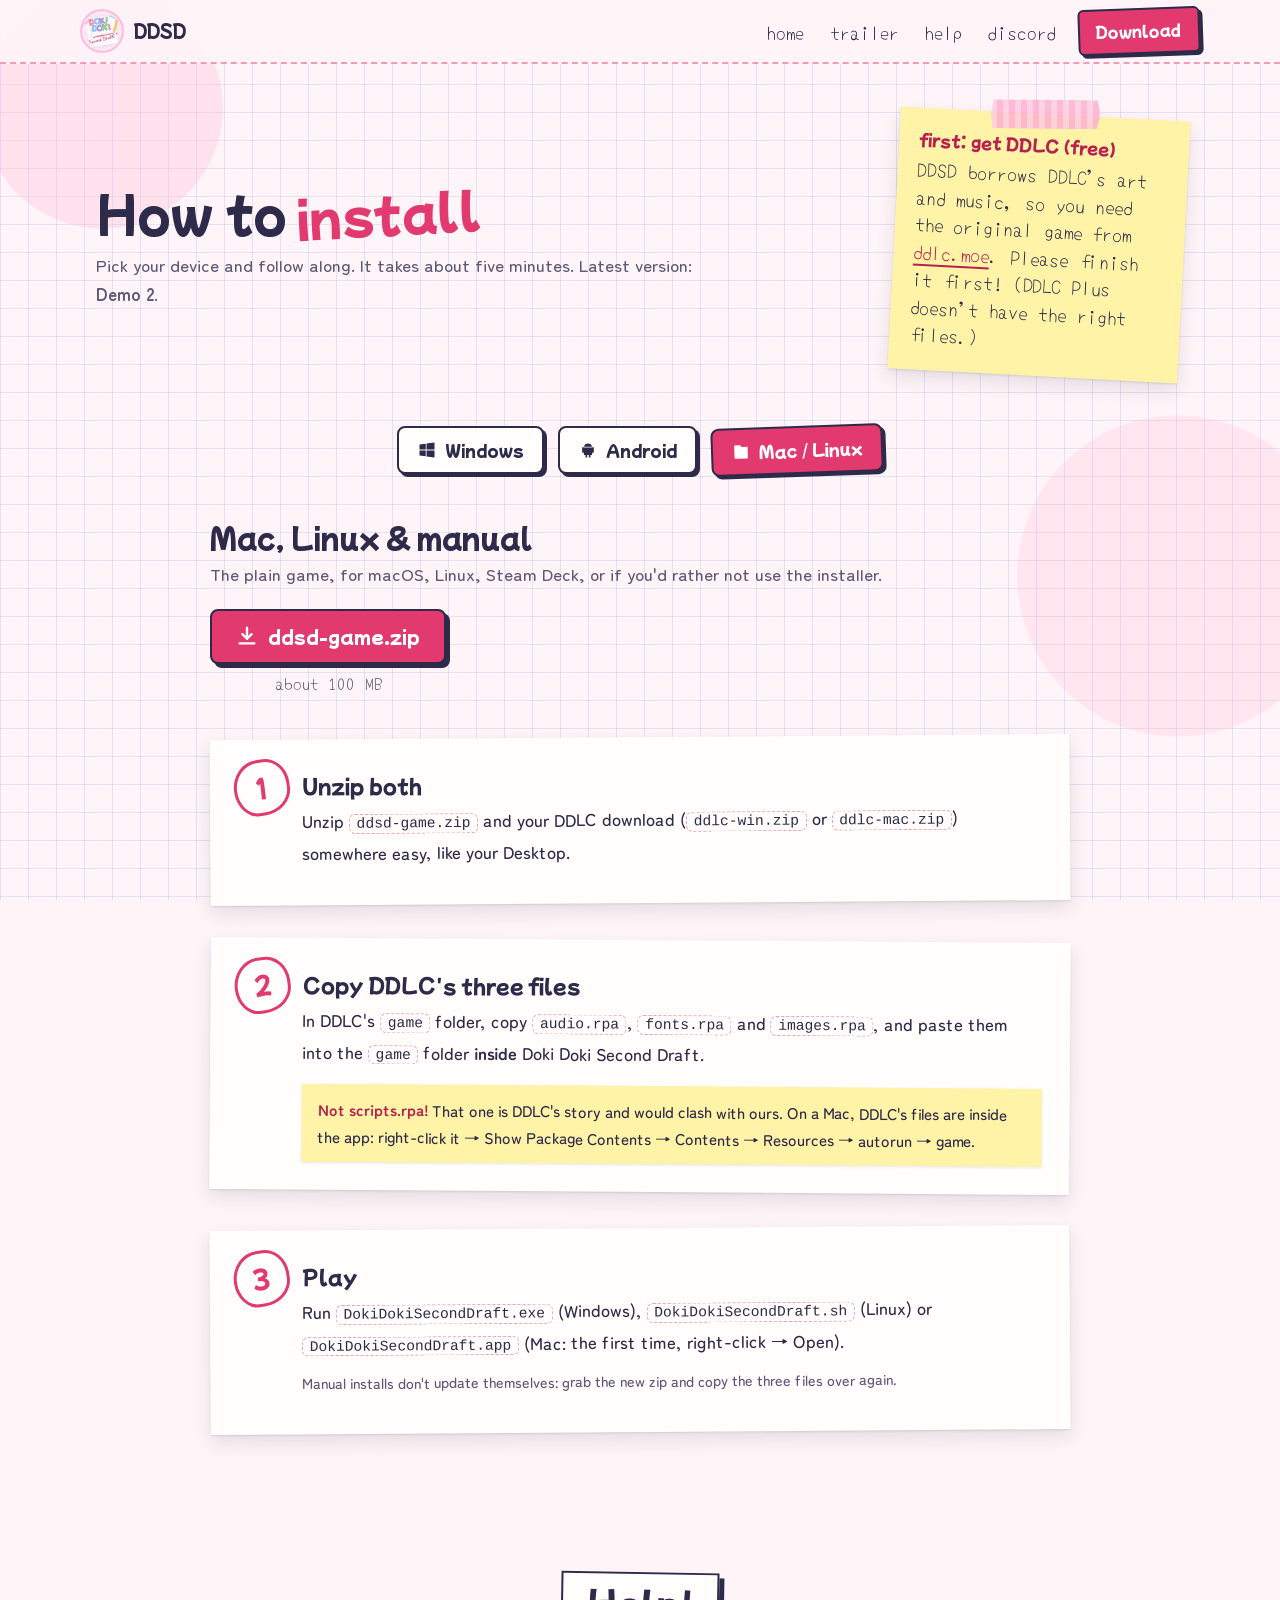
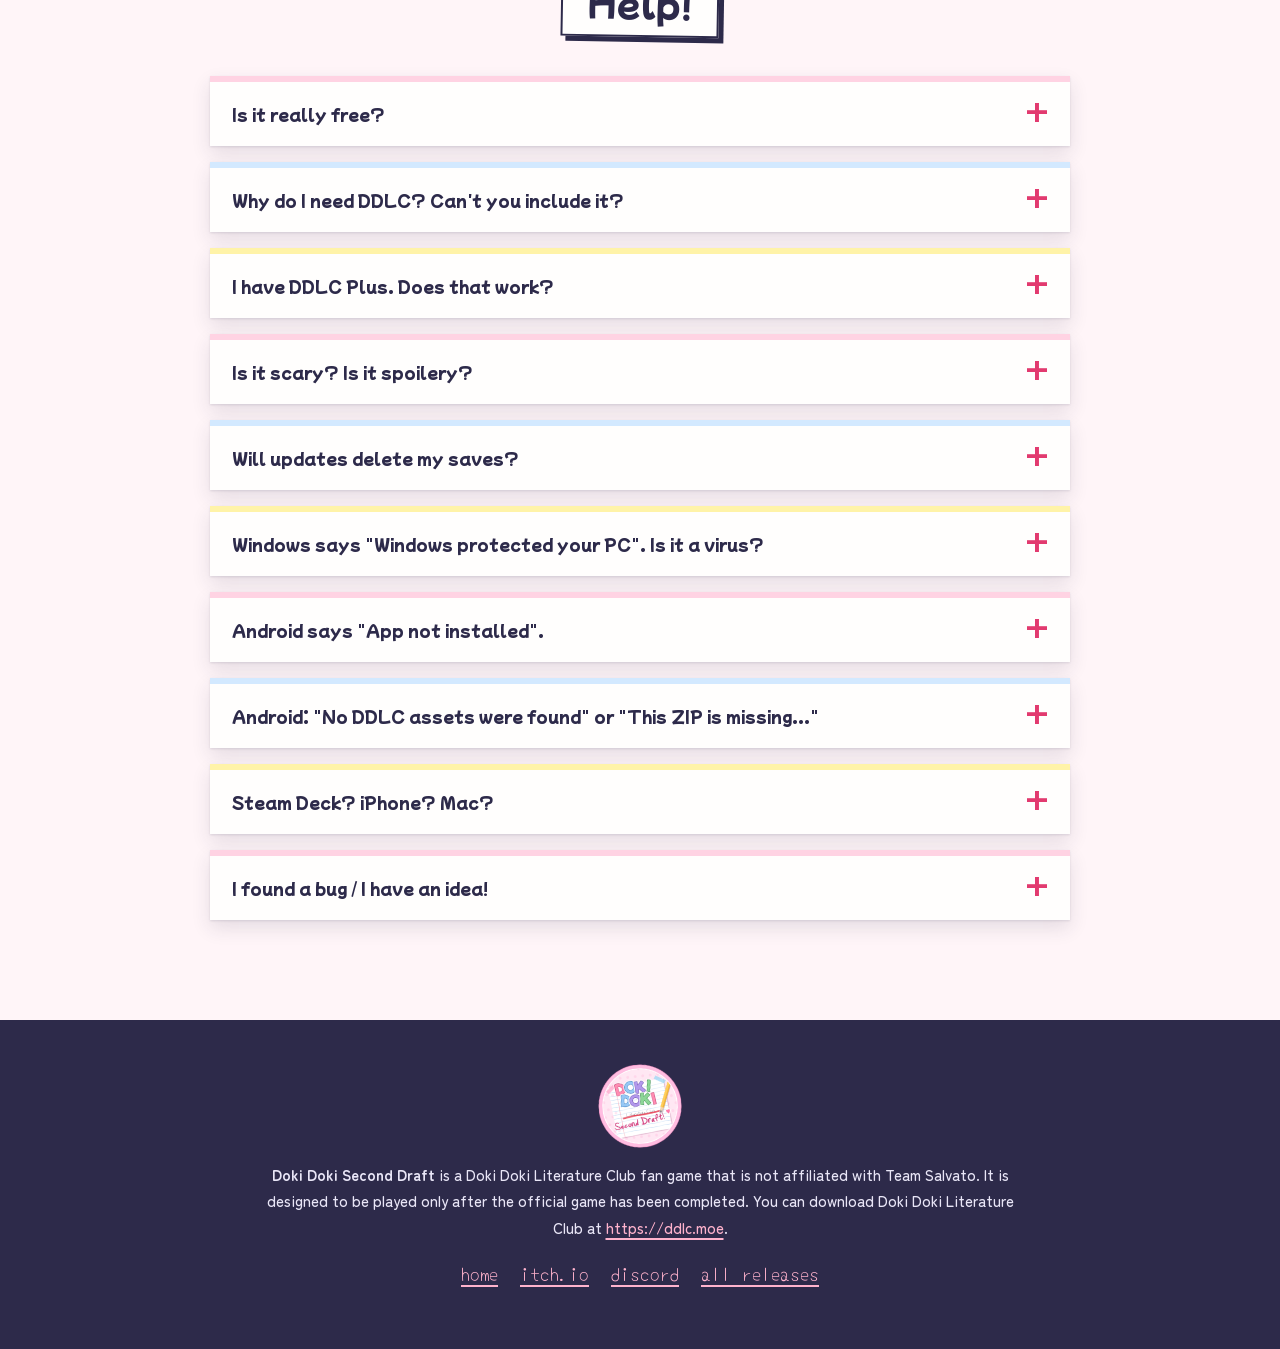
==== install.html @ d82800b5 "Redesign site as the club's scrapbook; add install guides New look (Mochiy Pop One, Zen Maru Gothic," ====
<!doctype html>
<html lang="en">
<head>
  <meta charset="utf-8">
  <meta name="viewport" content="width=device-width, initial-scale=1">
  <title>Install · Doki Doki Second Draft</title>
  <meta name="description" content="How to install Doki Doki Second Draft on Windows, Android, Mac and Linux, step by step with real screenshots.">
  <meta property="og:title" content="Install Doki Doki Second Draft">
  <meta property="og:description" content="Windows installer, Android APK and a step-by-step guide. Free, needs the original DDLC (also free).">
  <meta property="og:image" content="https://aoi-doki.github.io/ddsd/assets/banner.jpg">
  <meta name="theme-color" content="#e23a6f">
  <link rel="icon" href="assets/favicon.png">
  <link rel="preconnect" href="https://fonts.googleapis.com">
  <link rel="preconnect" href="https://fonts.gstatic.com" crossorigin>
  <link href="https://fonts.googleapis.com/css2?family=Mochiy+Pop+One&family=Yomogi&family=Zen+Maru+Gothic:wght@500;700&display=swap" rel="stylesheet">
  <link rel="stylesheet" href="style.css">
</head>
<body>
<a class="skip" href="#main">Skip to content</a>

<nav class="nav" aria-label="Main">
  <a class="nav-logo" href="index.html"><img src="assets/logo.png" alt=""><span>DDSD</span></a>
  <button class="nav-toggle" aria-label="Menu" aria-expanded="false" aria-controls="nav-links">☰</button>
  <div class="nav-links" id="nav-links">
    <a href="index.html">home</a>
    <a href="index.html#watch">trailer</a>
    <a href="#faq">help</a>
    <a href="https://discord.gg/FV4pHRJVMU" target="_blank" rel="noopener">discord</a>
    <a class="nav-cta" href="install.html" aria-current="page">Download</a>
  </div>
</nav>

<main id="main">
<header class="page-head">
  <div>
    <h1>How to <span class="two">install</span></h1>
    <p>Pick your device and follow along. It takes about five minutes. <span id="rel-line">Latest version: <b>Demo 2</b>.</span></p>
  </div>
  <div class="sticky yellow" style="transform:rotate(3deg)"><span class="tape top"></span><b>first: get DDLC (free)</b>
    DDSD borrows DDLC's art and music, so you need the original game from <a href="https://ddlc.moe" target="_blank" rel="noopener">ddlc.moe</a>.
    Please finish it first! (DDLC Plus doesn't have the right files.)</div>
</header>

<div class="platform-tabs" role="tablist" aria-label="Your device">
  <button class="tab" role="tab" id="tab-windows" aria-controls="windows" aria-selected="true">
    <svg viewBox="0 0 24 24"><path d="M3 5.5 10.5 4.4v7.1H3zM11.5 4.3 21 3v8.5h-9.5zM3 12.5h7.5v7.1L3 18.5zM11.5 12.5H21V21l-9.5-1.3z"/></svg>Windows</button>
  <button class="tab" role="tab" id="tab-android" aria-controls="android" aria-selected="false">
    <svg viewBox="0 0 24 24"><path d="M7 9h10v8a1 1 0 0 1-1 1h-1v3h-2v-3h-2v3H9v-3H8a1 1 0 0 1-1-1zM5 9.5a1 1 0 0 1 2 0v5a1 1 0 0 1-2 0zM17 9.5a1 1 0 0 1 2 0v5a1 1 0 0 1-2 0zM7.2 8a4.9 4.9 0 0 1 9.6 0z"/></svg>Android</button>
  <button class="tab" role="tab" id="tab-manual" aria-controls="manual" aria-selected="false">
    <svg viewBox="0 0 24 24"><path d="M4 4h7l2 2h7v13a1 1 0 0 1-1 1H5a1 1 0 0 1-1-1z"/></svg>Mac / Linux</button>
</div>

<section class="section" style="padding-top:10px">

  <!-- ============================================================ WINDOWS -->
  <div class="panel narrow" id="windows" role="tabpanel" aria-labelledby="tab-windows">
    <div class="panel-head">
      <div><h2>Windows</h2><p>Windows 10 or 11. The installer sets everything up and keeps the game updated.</p></div>
      <div>
        <a class="btn btn-red" data-file="DDSD-Setup.exe" href="https://github.com/Aoi-doki/ddsd-releases/releases/latest/download/DDSD-Setup.exe">
          <svg viewBox="0 0 24 24" fill="none" stroke="currentColor" stroke-width="2.6" stroke-linecap="round" stroke-linejoin="round"><path d="M12 3v12m0 0-5-5m5 5 5-5M4 20h16"/></svg>DDSD-Setup.exe</a>
        <p class="file-meta" data-meta="DDSD-Setup.exe">tiny! the game downloads inside it</p>
      </div>
    </div>
    <ol class="steps">
      <li class="step reveal">
        <h3>Get DDLC</h3>
        <p>Download <b>Doki Doki Literature Club!</b> from <a href="https://ddlc.moe" target="_blank" rel="noopener">ddlc.moe</a> and leave
          <code>ddlc-win.zip</code> in your <b>Downloads</b> folder. (Got the original DDLC on Steam? That works too.) The installer finds it by itself.</p>
      </li>
      <li class="step reveal">
        <h3>Run DDSD-Setup.exe</h3>
        <p>Your browser might say the file "isn't commonly downloaded": choose <b>Keep</b>.</p>
        <p>Then Windows might show a blue <b>"Windows protected your PC"</b> box. That's because DDSD is a small fan project and doesn't pay for a code-signing certificate.
          Click <b>More info</b>, then <b>Run anyway</b>.</p>
        <div class="tip"><b>Is it safe?</b> It only installs into your own user folder (<code>%LOCALAPPDATA%\DDSD</code>), never asks for admin rights, and checks every download before using it.</div>
      </li>
      <li class="step reveal">
        <h3>Press Install</h3>
        <p>The launcher opens and puts a shortcut on your Desktop and Start menu. Press <b>Install</b>: it downloads the game (about 100 MB) and copies in DDLC's files.</p>
        <div class="shots-row"><figure class="phone-shot wide"><img src="assets/install/launcher_install.png" alt="The DDSD launcher, ready to install" loading="lazy"><figcaption>the launcher, before installing</figcaption></figure></div>
        <div class="tip"><b>"DDSD needs DDLC's files"?</b> Press <b>Locate DDLC</b> and pick your <code>ddlc-win.zip</code> or your DDLC folder.</div>
      </li>
      <li class="step reveal">
        <h3>Play!</h3>
        <p>When it says <b>Ready to play</b>, press <b>Play</b>. Next time, open <b>Doki Doki Second Draft</b> from your Desktop or Start menu.</p>
        <div class="shots-row"><figure class="phone-shot wide"><img src="assets/install/launcher_ready.png" alt="The DDSD launcher, ready to play" loading="lazy"><figcaption>installed and ready</figcaption></figure></div>
      </li>
    </ol>
    <div class="after">
      <div class="paper reveal" style="--rot:-.5deg"><span class="tape top mint"></span>
        <h3>Updates</h3>
        <p>Always start the game from the DDSD shortcut. When there's a new version the launcher shows <b>Update</b>: one click, and your saves and DDLC's files stay put. The launcher updates itself too.</p>
        <h3>Uninstalling</h3>
        <p>Settings → Apps → Installed apps → <b>Doki Doki Second Draft</b> → Uninstall. Your saves stay in <code>%APPDATA%\RenPy</code> in case you come back.</p>
      </div>
    </div>
  </div>

  <!-- ============================================================ ANDROID -->
  <div class="panel narrow" id="android" role="tabpanel" aria-labelledby="tab-android" hidden>
    <div class="panel-head">
      <div><h2>Android</h2><p>Android 5 or newer. You need about 600 MB free while you set it up. Do every step on the phone itself.</p></div>
      <div>
        <a class="btn btn-red" data-file="DDSD.apk" href="https://github.com/Aoi-doki/ddsd-releases/releases/latest/download/DDSD.apk">
          <svg viewBox="0 0 24 24" fill="none" stroke="currentColor" stroke-width="2.6" stroke-linecap="round" stroke-linejoin="round"><path d="M12 3v12m0 0-5-5m5 5 5-5M4 20h16"/></svg>DDSD.apk</a>
        <p class="file-meta" data-meta="DDSD.apk">about 70 MB</p>
      </div>
    </div>
    <p class="small center" style="margin:-16px 0 34px">All screenshots are from a real phone (a Pixel 3a). Yours may look a little different.</p>
    <ol class="steps">
      <li class="step reveal">
        <h3>Download DDLC (the PC version)</h3>
        <p>Open <a href="https://teamsalvato.itch.io/ddlc" target="_blank" rel="noopener">DDLC's itch.io page</a> (it's where ddlc.moe sends you) and tap <b>Download Now</b>.
          Tap <b>No thanks, just take me to the downloads</b>, then the <b>Download</b> button under <b>DDLC (Windows)</b>.</p>
        <div class="shots-row">
          <figure class="phone-shot tall"><img src="assets/install/a1_itch.jpg" alt="DDLC's itch.io page with the Download Now button" loading="lazy"><figcaption>tap Download Now</figcaption></figure>
          <figure class="phone-shot tall"><img src="assets/install/a2_nothanks.jpg" alt="The pay-what-you-want box with the No thanks link" loading="lazy"><figcaption>it's free: tap "No thanks..."</figcaption></figure>
          <figure class="phone-shot tall"><img src="assets/install/a3_downloads.jpg" alt="The downloads page with DDLC (Windows)" loading="lazy"><figcaption>download DDLC (Windows)</figcaption></figure>
        </div>
        <div class="tip"><b>Yes, the Windows one, on a phone.</b> You get <code>ddlc-win.zip</code> (about 230 MB). Don't unzip it: DDSD reads it directly, and only takes the art and music out.</div>
      </li>
      <li class="step reveal">
        <h3>Download DDSD.apk and open it</h3>
        <p>Tap the red <b>DDSD.apk</b> button above (if your browser warns you, tap <b>Download anyway</b>). Then open it from your notifications or your Files app.</p>
        <div class="shots-row">
          <figure class="phone-shot tall"><img src="assets/install/a4_files.jpg" alt="DDSD.apk in the Files app" loading="lazy"><figcaption>tap DDSD.apk</figcaption></figure>
        </div>
        <div class="tip"><b>The first time,</b> Android says it isn't allowed to install apps from there. Tap <b>Settings</b>, switch on <b>Allow from this source</b>, and go back.</div>
      </li>
      <li class="step reveal">
        <h3>Get past Play Protect</h3>
        <p>Google doesn't know DDSD (it's not on the Play Store: Team Salvato's rules don't allow fan games there), so it suggests a scan.
          Tap <b>More details</b>, then <b>Install without scanning</b>. Your phone may ask for your fingerprint or PIN to confirm.</p>
        <div class="shots-row">
          <figure class="phone-shot tall"><img src="assets/install/a5_playprotect.jpg" alt="Play Protect: App scan recommended" loading="lazy"><figcaption>tap More details</figcaption></figure>
          <figure class="phone-shot tall"><img src="assets/install/a6_details.jpg" alt="Play Protect details with Install without scanning" loading="lazy"><figcaption>then Install without scanning</figcaption></figure>
          <figure class="phone-shot tall"><img src="assets/install/a7_installed.jpg" alt="App installed" loading="lazy"><figcaption>done! tap Open</figcaption></figure>
        </div>
      </li>
      <li class="step reveal">
        <h3>Tap PC, then pick ddlc-win.zip</h3>
        <p>The first time DDSD opens, it asks for DDLC's files. Tap <b>PC</b> (you downloaded the PC version in step 1; ignore the "select Android if unsure" line).
          Then pick <code>ddlc-win.zip</code>. Tap the search icon and type <b>ddlc</b> if you can't see it.</p>
        <div class="shots-row">
          <figure class="phone-shot wide"><img src="assets/install/a8_setup.jpg" alt="DDSD's first-launch screen with PC, Android and Quit" loading="lazy"><figcaption>tap PC</figcaption></figure>
          <figure class="phone-shot tall"><img src="assets/install/a9_picker.jpg" alt="The file picker showing ddlc-win.zip" loading="lazy"><figcaption>tap ddlc-win.zip</figcaption></figure>
        </div>
      </li>
      <li class="step reveal">
        <h3>Wait a minute, then play!</h3>
        <p>DDSD copies the art and music out of the zip, restarts by itself, and you're in. You can delete <code>ddlc-win.zip</code> afterwards to free up space.</p>
        <div class="shots-row">
          <figure class="phone-shot wide"><img src="assets/install/a10_extract.jpg" alt="Extracting images.rpa" loading="lazy"><figcaption>"Extracting images.rpa..."</figcaption></figure>
          <figure class="phone-shot wide"><img src="assets/install/a11_menu.jpg" alt="The DDSD main menu on the phone" loading="lazy"><figcaption>welcome to the club ♥</figcaption></figure>
        </div>
        <div class="tip"><b>Good to know:</b> the very first start takes about 20 seconds. Black bars at the sides are normal on long phones (the game is 16:9). Tap the bottom of the screen for History, Skip, Auto, Save and Load.</div>
      </li>
    </ol>
    <div class="after">
      <div class="paper reveal" style="--rot:.5deg"><span class="tape top mint"></span>
        <h3>Updates happen inside the app</h3>
        <p>When a new version comes out, an <b>Update available</b> button appears at the top right of the main menu. Tap it, tap <b>Update</b>, and Android installs it over the old one.
          Your saves and DDLC's files stay, so you don't need the zip again.</p>
        <div class="shots-row" style="margin-bottom:34px">
          <figure class="phone-shot wide"><img src="assets/install/a12_update_button.jpg" alt="The Update available button on the main menu" loading="lazy"><figcaption>the button (example)</figcaption></figure>
          <figure class="phone-shot wide"><img src="assets/install/a13_update_prompt.jpg" alt="The update box with Update and Later" loading="lazy"><figcaption>tap Update</figcaption></figure>
        </div>
        <p>The first time, Android asks to let DDSD install apps (same as step 2), and Play Protect might show up again (same as step 3).</p>
      </div>
    </div>
  </div>

  <!-- ============================================================ MANUAL -->
  <div class="panel narrow" id="manual" role="tabpanel" aria-labelledby="tab-manual" hidden>
    <div class="panel-head">
      <div><h2>Mac, Linux &amp; manual</h2><p>The plain game, for macOS, Linux, Steam Deck, or if you'd rather not use the installer.</p></div>
      <div>
        <a class="btn btn-red" data-file="ddsd-game.zip" href="https://github.com/Aoi-doki/ddsd-releases/releases/latest/download/ddsd-game.zip">
          <svg viewBox="0 0 24 24" fill="none" stroke="currentColor" stroke-width="2.6" stroke-linecap="round" stroke-linejoin="round"><path d="M12 3v12m0 0-5-5m5 5 5-5M4 20h16"/></svg>ddsd-game.zip</a>
        <p class="file-meta" data-meta="ddsd-game.zip">about 100 MB</p>
      </div>
    </div>
    <ol class="steps">
      <li class="step reveal"><h3>Unzip both</h3>
        <p>Unzip <code>ddsd-game.zip</code> and your DDLC download (<code>ddlc-win.zip</code> or <code>ddlc-mac.zip</code>) somewhere easy, like your Desktop.</p></li>
      <li class="step reveal"><h3>Copy DDLC's three files</h3>
        <p>In DDLC's <code>game</code> folder, copy <code>audio.rpa</code>, <code>fonts.rpa</code> and <code>images.rpa</code>, and paste them into the <code>game</code> folder <b>inside</b> Doki Doki Second Draft.</p>
        <div class="tip"><b>Not scripts.rpa!</b> That one is DDLC's story and would clash with ours. On a Mac, DDLC's files are inside the app: right-click it → Show Package Contents → Contents → Resources → autorun → game.</div></li>
      <li class="step reveal"><h3>Play</h3>
        <p>Run <code>DokiDokiSecondDraft.exe</code> (Windows), <code>DokiDokiSecondDraft.sh</code> (Linux) or <code>DokiDokiSecondDraft.app</code> (Mac: the first time, right-click → Open).</p>
        <p class="small">Manual installs don't update themselves: grab the new zip and copy the three files over again.</p></li>
    </ol>
  </div>
</section>

<!-- ============================================================ FAQ -->
<section id="faq" class="section" aria-labelledby="faq-title">
  <h2 class="title" id="faq-title" style="--tr:1deg">Help!</h2>
  <div class="faq">
    <details><summary>Is it really free?</summary>
      <p>Yes, always. Team Salvato's guidelines don't allow selling fan games, and we wouldn't anyway.</p></details>
    <details><summary>Why do I need DDLC? Can't you include it?</summary>
      <p>The characters, art and music belong to Team Salvato. Their guidelines say fan games have to take them from the player's own copy of DDLC, so we can't include it or download it for you. The original DDLC is free at <a href="https://ddlc.moe" target="_blank" rel="noopener">ddlc.moe</a>.</p></details>
    <details><summary>I have DDLC Plus. Does that work?</summary>
      <p>Not on its own: DDLC Plus doesn't have <code>audio.rpa</code>, <code>fonts.rpa</code> and <code>images.rpa</code>. The original DDLC is still free, so grab it from <a href="https://ddlc.moe" target="_blank" rel="noopener">ddlc.moe</a>.</p></details>
    <details><summary>Is it scary? Is it spoilery?</summary>
      <p>Not scary at all: no jump scares, glitches or fourth-wall stuff. It's a wholesome romance with a teen cast (hand-holding, confessions, a few sweet kisses). It does assume you've finished DDLC, so it spoils the original.</p></details>
    <details><summary>Will updates delete my saves?</summary>
      <p>Never. On Windows saves live in <code>%APPDATA%\RenPy</code> (and the game folder). On Android they stay inside the app until you uninstall it.</p></details>
    <details><summary>Windows says "Windows protected your PC". Is it a virus?</summary>
      <p>No. Windows says that about any program without a paid code-signing certificate, which small fan projects usually don't have. Click <b>More info → Run anyway</b>.</p></details>
    <details><summary>Android says "App not installed".</summary>
      <ul>
        <li>Make sure the download finished (about 70 MB) and try again.</li>
        <li>If you installed a DDSD APK from somewhere else before, uninstall that one first.</li>
        <li>Check you have about 600 MB free.</li>
      </ul></details>
    <details><summary>Android: "No DDLC assets were found" or "This ZIP is missing..."</summary>
      <p>You probably tapped <b>Android</b> instead of <b>PC</b>, or picked another file. Open DDSD again, tap <b>PC</b>, and pick <code>ddlc-win.zip</code>.</p></details>
    <details><summary>Steam Deck? iPhone? Mac?</summary>
      <p>Steam Deck and Mac: yes, with the manual install. iPhone and iPad: no, sorry, there's no way to install fan games there.</p></details>
    <details><summary>I found a bug / I have an idea!</summary>
      <p>Tell us on <a href="https://discord.gg/FV4pHRJVMU" target="_blank" rel="noopener">Discord</a> in #bug-reports or #suggestions. Screenshots help a lot.</p></details>
  </div>
</section>
</main>

<footer class="footer">
  <div class="wrap">
    <img src="assets/logo.png" alt="" class="footer-logo">
    <p><b>Doki Doki Second Draft</b> is a Doki Doki Literature Club fan game that is not affiliated with Team Salvato.
      It is designed to be played only after the official game has been completed. You can download Doki Doki Literature Club at
      <a href="https://ddlc.moe" target="_blank" rel="noopener">https://ddlc.moe</a>.</p>
    <p class="footer-links">
      <a href="index.html">home</a>
      <a href="https://needy-aoi.itch.io/doki-doki-second-draft" target="_blank" rel="noopener">itch.io</a>
      <a href="https://discord.gg/FV4pHRJVMU" target="_blank" rel="noopener">discord</a>
      <a href="https://github.com/Aoi-doki/ddsd-releases/releases" target="_blank" rel="noopener">all releases</a>
    </p>
  </div>
</footer>

<script src="script.js"></script>
</body>
</html>
---- style.css ----
/* Doki Doki Second Draft website: the club's scrapbook.
   Pink school-notebook paper, washi tape, taped polaroids, pushpins, sticky notes, red-pen marks and a highlighter.
   Fonts: Mochiy Pop One (chunky pop titles, close to DDLC's Riffic), Zen Maru Gothic (round school text),
   Yomogi (pencil handwriting). Shared by index.html and install.html. */

:root {
  --paper: #fff5f8;          /* sakura notebook paper (dominant) */
  --white: #fffefd;
  --ink: #2d2a4a;            /* navy ink */
  --ink-soft: #5d5877;
  --red: #e23a6f;            /* club red: the sharp accent */
  --red-dark: #b8204f;
  --grid: rgba(122, 156, 214, .22);
  --margin: #f29ab8;
  --hi: #fff27a;             /* highlighter */
  --tape-pink: rgba(255, 170, 205, .78);
  --tape-blue: rgba(160, 205, 240, .78);
  --tape-mint: rgba(170, 230, 200, .8);
  --note-yellow: #fff3a8;
  --note-pink: #ffd3e3;
  --note-blue: #d3e9ff;
  --sayori: #3d86c6; --natsuki: #d94a8a; --yuri: #7c52bd; --monika: #2f8a4c;
  --pop: "Mochiy Pop One", "Zen Maru Gothic", sans-serif;
  --body: "Zen Maru Gothic", "Hiragino Maru Gothic ProN", sans-serif;
  --hand: "Yomogi", "Zen Maru Gothic", cursive;
  --max: 1120px;
  --lift: 0 1px 2px rgba(45, 42, 74, .12), 0 8px 18px rgba(45, 42, 74, .12);
  --lift-big: 0 2px 4px rgba(45, 42, 74, .12), 0 18px 40px rgba(45, 42, 74, .18);
}

* { box-sizing: border-box; }
html { scroll-behavior: smooth; scroll-padding-top: 80px; }
body {
  margin: 0;
  font-family: var(--body);
  font-weight: 500;
  font-size: 17px;
  line-height: 1.75;
  color: var(--ink);
  background-color: var(--paper);
  /* graph-paper notebook, with a few soft sakura blots */
  background-image:
    radial-gradient(circle at 8% 12%, rgba(255, 190, 215, .35) 0 120px, transparent 121px),
    radial-gradient(circle at 92% 64%, rgba(255, 190, 215, .28) 0 160px, transparent 161px),
    linear-gradient(var(--grid) 1px, transparent 1px),
    linear-gradient(90deg, var(--grid) 1px, transparent 1px);
  background-size: auto, auto, 28px 28px, 28px 28px;
  background-attachment: fixed;
  -webkit-font-smoothing: antialiased;
}
img { max-width: 100%; display: block; }
a { color: var(--red-dark); text-decoration-thickness: 2px; text-underline-offset: 4px; }
a:hover { color: var(--red); }
h1, h2, h3 { font-family: var(--pop); font-weight: 400; line-height: 1.25; margin: 0 0 .4em; color: var(--ink); }
p { margin: 0 0 1em; }
code { font-family: ui-monospace, "Cascadia Code", Consolas, monospace; font-size: .86em; background: var(--white);
       border: 1.5px dashed var(--margin); padding: .05em .45em; border-radius: 6px; white-space: nowrap; }
.skip { position: absolute; left: -999px; top: 8px; background: #fff; padding: 8px 14px; z-index: 100; }
.skip:focus { left: 8px; }
:focus-visible { outline: 3px dashed var(--red); outline-offset: 4px; }
mark { background: linear-gradient(100deg, transparent 2%, var(--hi) 3% 96%, transparent 97%) 0 60% / 100% 62% no-repeat;
       color: inherit; padding: 0 .1em; }
.small { font-size: 14.5px; color: var(--ink-soft); }
.center { text-align: center; }

/* ------------------------------------------------------------------ washi tape + pins (reusable) */
.tape { position: absolute; width: 110px; height: 30px; background-color: var(--tape-pink); z-index: 3;
        background-image: repeating-linear-gradient(90deg, rgba(255, 255, 255, .35) 0 6px, transparent 6px 12px);
        clip-path: polygon(3% 0, 97% 4%, 100% 50%, 96% 100%, 2% 96%, 0 50%); }
.tape.blue { background-color: var(--tape-blue); }
.tape.mint { background-color: var(--tape-mint); }
.tape.tl { top: -10px; left: -28px; transform: rotate(-38deg); }
.tape.tr { top: -10px; right: -28px; transform: rotate(36deg); }
.tape.top { top: -15px; left: 50%; margin-left: -55px; transform: rotate(-3deg); }
.pin { position: absolute; top: -9px; left: 50%; width: 20px; height: 20px; margin-left: -10px; border-radius: 50%; z-index: 3;
       background: radial-gradient(circle at 35% 30%, #fff 0 2px, var(--pc, var(--red)) 3px); box-shadow: 1px 3px 4px rgba(0, 0, 0, .3); }

/* ------------------------------------------------------------------ nav */
.nav {
  position: sticky; top: 0; z-index: 50;
  display: flex; align-items: center; gap: 12px;
  padding: 8px max(16px, calc((100% - var(--max)) / 2));
  background: rgba(255, 245, 248, .92);
  backdrop-filter: blur(10px); -webkit-backdrop-filter: blur(10px);
  border-bottom: 2px dashed var(--margin);
}
.nav-logo { display: flex; align-items: center; gap: 10px; text-decoration: none; font-family: var(--pop); color: var(--ink); font-size: 17px; }
.nav-logo img { width: 44px; height: 44px; transform: rotate(-6deg); transition: transform .3s; }
.nav-logo:hover img { transform: rotate(6deg) scale(1.08); }
.nav-links { display: flex; align-items: center; gap: 2px; margin-left: auto; }
.nav-links a { font-family: var(--hand); font-size: 19px; color: var(--ink); text-decoration: none; padding: 4px 12px; }
.nav-links a:hover, .nav-links a[aria-current="page"] { background: linear-gradient(transparent 55%, var(--hi) 55% 90%, transparent 90%); }
.nav-links .nav-cta { font-family: var(--pop); font-size: 15px; background: var(--red); color: #fff; padding: 8px 16px; margin-left: 8px;
                      border: 2px solid var(--ink); border-radius: 6px; transform: rotate(-2deg); box-shadow: 3px 3px 0 var(--ink); }
.nav-links .nav-cta:hover { background: var(--red-dark); color: #fff; transform: rotate(0); }
.nav-links .nav-cta[aria-current] { background: var(--red); }
.nav-toggle { display: none; margin-left: auto; background: var(--white); border: 2px solid var(--ink); border-radius: 6px; width: 46px; height: 42px;
              font-size: 20px; color: var(--ink); cursor: pointer; box-shadow: 2px 2px 0 var(--ink); }

/* ------------------------------------------------------------------ buttons: stamped tickets */
.btn {
  position: relative; display: inline-flex; align-items: center; justify-content: center; gap: 10px;
  font-family: var(--pop); font-size: 18px; text-decoration: none; line-height: 1.25;
  padding: 14px 24px; border: 2.5px solid var(--ink); border-radius: 8px; cursor: pointer;
  background: var(--white); color: var(--ink); box-shadow: 4px 4px 0 var(--ink);
  transition: transform .12s ease, box-shadow .12s ease;
}
.btn:hover { transform: translate(-2px, -2px); box-shadow: 6px 6px 0 var(--ink); color: var(--ink); }
.btn:active { transform: translate(2px, 2px); box-shadow: 1px 1px 0 var(--ink); }
.btn svg { width: 22px; height: 22px; flex: none; }
.btn-red { background: var(--red); color: #fff; }
.btn-red:hover { color: #fff; background: #ec4c7f; }
.btn small { display: block; font-family: var(--hand); font-size: 15px; opacity: .95; }
.btn .btn-text { text-align: left; }

/* ------------------------------------------------------------------ hero: the clubroom photo, taped into the notebook */
.hero {
  position: relative; max-width: var(--max); margin: 0 auto; padding: 56px 16px 40px;
  display: grid; grid-template-columns: minmax(0, 1fr) minmax(0, 1.15fr); gap: 40px; align-items: center;
}
.hero-copy { position: relative; z-index: 2; }
.hero-logo { width: 200px; margin: 0 0 10px -6px; transform: rotate(-7deg); filter: drop-shadow(3px 6px 0 rgba(45, 42, 74, .15));
             animation: stamp .7s cubic-bezier(.2, 1.6, .4, 1) .55s both; }
.hero h1 { font-size: clamp(34px, 4.6vw, 52px); margin: 0 0 6px; animation: rise .6s ease .75s both; }
.hero h1 .two { color: var(--red); display: inline-block; transform: rotate(-3deg); }
.hero-tag { font-family: var(--hand); font-size: clamp(24px, 2.6vw, 30px); color: var(--red-dark); margin: 0 0 14px; line-height: 1.3;
            animation: rise .6s ease .95s both; }
.hero-sub { max-width: 30em; margin-bottom: 26px; animation: rise .6s ease 1.1s both; }
.hero-cta { display: flex; flex-wrap: wrap; gap: 16px; align-items: center; animation: rise .6s ease 1.25s both; }
.hero-note { margin: 18px 0 0; font-family: var(--hand); font-size: 18px; color: var(--ink-soft); animation: rise .6s ease 1.4s both; }
.hero-note a { color: var(--ink); }

.hero-photo { position: relative; animation: drop .9s cubic-bezier(.2, .9, .3, 1.1) .1s both; }
.polaroid-big { position: relative; background: var(--white); padding: 14px 14px 58px; box-shadow: var(--lift-big); transform: rotate(2.5deg); }
.polaroid-big .pic { aspect-ratio: 4 / 3; background: url("assets/clubroom.jpg") 40% 40% / cover; position: relative; overflow: hidden; }
.polaroid-big .pic::after { content: ""; position: absolute; inset: 0; background: linear-gradient(transparent 55%, rgba(255, 200, 225, .35)); }
.polaroid-big figcaption { position: absolute; left: 0; right: 0; bottom: 12px; text-align: center; font-family: var(--hand); font-size: 22px; color: var(--ink-soft); }
.hero-photo .tape { animation: slap .35s ease-out both; }
.hero-photo .tape.tl { animation-delay: .7s; }
.hero-photo .tape.tr { animation-delay: .85s; }
/* the girls step out of the photo */
.hero-girls { position: absolute; left: 0; right: 0; bottom: 58px; display: flex; justify-content: center; align-items: flex-end;
              pointer-events: none; z-index: 2; overflow: visible; }
.hero-girls img { width: 62%; margin: 0 -17%; filter: drop-shadow(0 6px 10px rgba(45, 42, 74, .25)); animation: peek .8s cubic-bezier(.2, 1.2, .4, 1) both; }
.hero-girls img:nth-child(1) { animation-delay: 1.05s; }
.hero-girls img:nth-child(2) { animation-delay: 1.2s; }
.sticky-new { position: absolute; top: -30px; right: -10px; z-index: 4; background: var(--note-yellow); padding: 12px 16px 14px; width: 172px;
              font-family: var(--hand); font-size: 18px; line-height: 1.35; transform: rotate(6deg); box-shadow: var(--lift);
              animation: slap .4s ease-out 1.6s both; }
.sticky-new b { font-family: var(--pop); font-weight: 400; color: var(--red); display: block; font-size: 16px; }

.chibis { display: flex; gap: 6px; margin-top: 22px; }
.chibis button { background: none; border: 0; padding: 0; cursor: pointer; animation: hopin .5s cubic-bezier(.3, 1.6, .5, 1) both; }
.chibis img { height: 76px; width: auto; }
.chibis button:nth-child(1) { animation-delay: 1.5s; } .chibis button:nth-child(2) { animation-delay: 1.6s; }
.chibis button:nth-child(3) { animation-delay: 1.7s; } .chibis button:nth-child(4) { animation-delay: 1.8s; }
.chibis img.hopping { animation: hop .5s ease-out; }

@keyframes drop { from { opacity: 0; transform: translateY(-40px) rotate(-6deg); } }
@keyframes stamp { from { opacity: 0; transform: rotate(-20deg) scale(1.6); } }
@keyframes rise { from { opacity: 0; transform: translateY(14px); } }
@keyframes slap { from { opacity: 0; transform: scale(1.4); } }
@keyframes peek { from { opacity: 0; transform: translateY(40px); } }
@keyframes hopin { from { opacity: 0; transform: translateY(26px); } }
@keyframes hop { 40% { transform: translateY(-26px); } }

/* ------------------------------------------------------------------ section titles: a label stuck on the page */
.section { padding: 70px 16px; position: relative; }
.wrap { max-width: var(--max); margin: 0 auto; }
.narrow { max-width: 860px; margin: 0 auto; }
.title { display: table; margin: 0 auto 40px; font-size: clamp(24px, 3.2vw, 34px); background: var(--white); padding: 8px 24px 10px;
         border: 2.5px solid var(--ink); box-shadow: 5px 5px 0 var(--ink); transform: rotate(var(--tr, -1.5deg)); position: relative; }
.title[data-note]::after { content: attr(data-note); position: absolute; left: calc(100% + 10px); top: 60%; font-family: var(--hand);
                           font-size: 18px; color: var(--red-dark); transform: rotate(-4deg); white-space: nowrap; }
.lead { text-align: center; max-width: 620px; margin: -8px auto 36px; color: var(--ink-soft); }
.reveal { opacity: 0; transform: translateY(16px) rotate(var(--rot, 0deg)); transition: opacity .6s ease, transform .6s ease; }
.reveal.shown { opacity: 1; transform: rotate(var(--rot, 0deg)); }

/* ------------------------------------------------------------------ lined paper (letters, news) */
.paper {
  position: relative; background: var(--white); padding: 34px 32px 26px 70px; box-shadow: var(--lift);
  background-image:
    linear-gradient(90deg, transparent 50px, var(--margin) 50px 52px, transparent 52px),
    repeating-linear-gradient(transparent 0 33px, rgba(122, 156, 214, .35) 33px 34px);
  background-position: 0 0, 0 18px;
}
.paper::before { content: ""; position: absolute; left: 18px; top: 26px; bottom: 26px; width: 12px;
                 background: radial-gradient(circle, var(--paper) 0 5px, transparent 6px) 0 0 / 12px 48px repeat-y; }

/* letter from Sayori */
.letter { max-width: 760px; margin: 0 auto; --rot: -1deg; position: relative; }
.letter h2 { font-family: var(--hand); font-size: 38px; color: var(--sayori); line-height: 34px; margin: 0 0 34px; }
.letter p { font-family: var(--hand); font-size: 22px; line-height: 34px; margin: 0 0 34px; color: #2f4370; }
.letter .sign { text-align: right; color: var(--sayori); margin: 0; }
.letter-chibi { position: absolute; right: -30px; bottom: -40px; width: 120px; transform: rotate(8deg); }

/* ------------------------------------------------------------------ videos: a framed photo */
.video-tabs { display: flex; justify-content: center; gap: 18px; margin-bottom: 20px; flex-wrap: wrap; }
.tab { font-family: var(--hand); font-size: 21px; background: none; border: 0; color: var(--ink-soft); cursor: pointer; padding: 2px 6px; }
.tab[aria-selected="true"] { color: var(--ink); background: linear-gradient(transparent 50%, var(--hi) 50% 92%, transparent 92%); }
.tab:hover { color: var(--ink); }
.video-frame { position: relative; max-width: 880px; margin: 0 auto; background: var(--white); padding: 14px; box-shadow: var(--lift-big); transform: rotate(-.8deg); }
.video { position: relative; aspect-ratio: 16 / 9; background: #000; overflow: hidden; }
.video > img, .video video, .video iframe { width: 100%; height: 100%; object-fit: cover; border: 0; display: block; }
.video .play { position: absolute; inset: 0; display: grid; place-items: center; background: rgba(45, 42, 74, .15); border: 0; cursor: pointer; }
.video .play span { width: 86px; height: 86px; border-radius: 50%; background: var(--red); display: grid; place-items: center;
                    border: 3px solid #fff; box-shadow: 4px 4px 0 var(--ink); transition: transform .15s; }
.video .play:hover span { transform: scale(1.08) rotate(-6deg); }
.video .play svg { width: 32px; height: 32px; margin-left: 5px; fill: #fff; }
.video-note { text-align: center; font-family: var(--hand); font-size: 18px; color: var(--ink-soft); margin-top: 14px; }

/* ------------------------------------------------------------------ the club: pinned polaroids */
.club { display: grid; grid-template-columns: repeat(4, 1fr); gap: 36px 26px; padding-top: 10px; }
.member { position: relative; background: var(--white); padding: 12px 12px 18px; box-shadow: var(--lift); transition: transform .25s ease, box-shadow .25s ease; }
.member:nth-child(1) { --rot: -3deg; --pc: var(--sayori); } .member:nth-child(2) { --rot: 2deg; --pc: var(--natsuki); }
.member:nth-child(3) { --rot: -1.5deg; --pc: var(--yuri); } .member:nth-child(4) { --rot: 3deg; --pc: var(--monika); }
.member.shown:hover { transform: rotate(0) translateY(-6px) scale(1.02); box-shadow: var(--lift-big); z-index: 2; }
.member .pic { background: var(--bg); aspect-ratio: 1 / 1.05; overflow: hidden; }
.member .pic img { width: 100%; height: 100%; object-fit: cover; object-position: 50% 8%; transform: scale(1.25); transform-origin: 50% 0; }
.member h3 { font-size: 24px; color: var(--c); margin: 12px 0 0; }
.member .role { font-family: var(--hand); font-size: 18px; color: var(--c); line-height: 1.3; margin: 0 0 8px; }
.member p { font-size: 15px; line-height: 1.65; margin: 0; }

/* ------------------------------------------------------------------ what's in it: a notebook checklist */
.checklist-wrap { display: grid; grid-template-columns: 1.3fr .7fr; gap: 40px; align-items: start; }
.checklist { --rot: .5deg; }
.checklist h3 { font-size: 21px; line-height: 34px; margin: 0; }
.checklist ul { list-style: none; margin: 0; padding: 0; }
.checklist li { position: relative; padding-left: 38px; line-height: 34px; }
.checklist li::before { content: ""; position: absolute; left: 0; top: 7px; width: 20px; height: 20px; border: 2px solid var(--ink); border-radius: 3px; }
.checklist li::after { content: ""; position: absolute; left: 4px; top: 3px; width: 20px; height: 11px; border-left: 3.5px solid var(--red);
                       border-bottom: 3.5px solid var(--red); transform: rotate(-48deg); border-radius: 2px; }
.side-notes { display: grid; gap: 30px; padding-top: 14px; }
.sticky { position: relative; padding: 20px 20px 22px; box-shadow: var(--lift); font-family: var(--hand); font-size: 19px; line-height: 1.45; }
.sticky.yellow { background: var(--note-yellow); --rot: 3deg; } .sticky.pink { background: var(--note-pink); --rot: -2.5deg; }
.sticky.blue { background: var(--note-blue); --rot: 2deg; }
.sticky b { font-family: var(--pop); font-weight: 400; font-size: 16px; color: var(--red-dark); display: block; margin-bottom: 4px; }
.sticky img { margin-top: 12px; border: 6px solid #fff; box-shadow: var(--lift); }

/* ------------------------------------------------------------------ screenshots: a pile of photos */
.photos { display: grid; grid-template-columns: repeat(3, 1fr); gap: 36px 28px; }
.shot { margin: 0; background: var(--white); padding: 10px 10px 14px; box-shadow: var(--lift); position: relative; transition: transform .25s ease, box-shadow .25s; }
.shot:nth-child(3n+1) { --rot: -2deg; } .shot:nth-child(3n+2) { --rot: 1.5deg; } .shot:nth-child(3n) { --rot: -1deg; }
.shot:nth-child(4n) { --rot: 2.5deg; }
.shot.shown:hover { transform: rotate(0) scale(1.03); box-shadow: var(--lift-big); z-index: 2; }
.shot button { padding: 0; border: 0; background: none; cursor: zoom-in; width: 100%; display: block; }
.shot img { aspect-ratio: 16 / 9; object-fit: cover; width: 100%; }
.shot figcaption { font-family: var(--hand); font-size: 17px; line-height: 1.4; color: var(--ink); padding: 10px 4px 0; }

/* ------------------------------------------------------------------ progress: the club's to-do list */
.todo { max-width: 780px; margin: 0 auto; --rot: -.6deg; }
.todo ol { list-style: none; margin: 0; padding: 0; }
.todo li { display: grid; grid-template-columns: 32px auto 1fr auto; gap: 12px; align-items: baseline; line-height: 34px; }
.todo li::before { content: ""; width: 20px; height: 20px; border: 2px solid var(--ink); border-radius: 3px; position: relative; top: 4px; }
.todo li.done::before { background: url("data:image/svg+xml,%3Csvg xmlns='http://www.w3.org/2000/svg' viewBox='0 0 20 20'%3E%3Cpath d='M3 10l5 6L18 2' fill='none' stroke='%23e23a6f' stroke-width='3.5' stroke-linecap='round' stroke-linejoin='round'/%3E%3C/svg%3E") center / 22px no-repeat; }
.todo li b { font-family: var(--pop); font-weight: 400; font-size: 16px; }
.todo li span { color: var(--ink-soft); font-size: 15px; }
.todo li em { font-family: var(--hand); font-style: normal; font-size: 17px; color: var(--red-dark); white-space: nowrap; }
.todo li.now em { background: linear-gradient(transparent 50%, var(--hi) 50% 92%, transparent 92%); color: var(--ink); }

/* ------------------------------------------------------------------ news: diary pages */
.news { display: grid; gap: 44px; max-width: 820px; margin: 0 auto; }
.news .paper:nth-child(odd) { --rot: -.7deg; } .news .paper:nth-child(even) { --rot: .6deg; }
.news .date { font-family: var(--hand); font-size: 20px; color: var(--red-dark); line-height: 34px; margin: 0; }
.news h3 { font-size: 21px; line-height: 34px; margin: 0; }
.news .paper p { line-height: 34px; margin: 0 0 34px; }
.news .paper p:last-child { margin-bottom: 0; }
.news .paper img { margin: 0 0 34px; border: 8px solid #fff; box-shadow: var(--lift); }

/* ------------------------------------------------------------------ get it: three sticky notes */
.get { display: grid; grid-template-columns: repeat(3, 1fr); gap: 30px; max-width: 920px; margin: 0 auto; }
.get a.sticky { display: block; text-decoration: none; color: var(--ink); transition: transform .2s ease, box-shadow .2s; padding: 24px 22px 26px; }
.get a.sticky.shown:hover { transform: rotate(0) translateY(-6px); box-shadow: var(--lift-big); color: var(--ink); }
.get .os { font-family: var(--pop); font-size: 22px; display: flex; align-items: center; gap: 10px; margin-bottom: 6px; }
.get .os svg { width: 26px; height: 26px; fill: var(--ink); }
.get .go { display: inline-block; margin-top: 10px; font-family: var(--pop); font-size: 15px; color: var(--red-dark); }
.need { max-width: 640px; margin: 44px auto 0; text-align: center; font-family: var(--hand); font-size: 21px; line-height: 1.6; }
.circle { display: inline-block; padding: 0 10px; border: 2.5px solid var(--red); border-radius: 50% 45% 55% 40% / 60% 50% 45% 55%; transform: rotate(-2deg); }

/* ------------------------------------------------------------------ discord + dev note */
.notes-row { display: grid; grid-template-columns: 1fr 1fr; gap: 40px; max-width: 920px; margin: 0 auto; align-items: start; }
.discord-card { position: relative; background: #5865f2; color: #fff; padding: 26px 26px 28px; box-shadow: var(--lift); --rot: -2deg; }
.discord-card h3 { color: #fff; font-size: 21px; }
.discord-card p { font-size: 16px; }
.discord-card .btn { background: #fff; color: #3b45c4; border-color: #1f2266; box-shadow: 4px 4px 0 #1f2266; }
.discord-card img { position: absolute; right: -18px; top: -44px; width: 96px; transform: rotate(10deg); }
.dev-note { --rot: 2deg; }
.dev-note p { margin: 0 0 10px; }
.dev-note .sig { text-align: right; color: var(--red-dark); margin: 0; }

/* ------------------------------------------------------------------ footer: the notebook's back cover */
.footer { margin-top: 30px; background: var(--ink); color: #e9e6f7; padding: 44px 16px 50px; text-align: center; font-size: 15px; }
.footer .wrap { max-width: 760px; }
.footer a { color: #ffb3cd; }
.footer-logo { width: 84px; margin: 0 auto 14px; transform: rotate(-6deg); }
.footer-links { display: flex; justify-content: center; flex-wrap: wrap; gap: 6px 22px; font-family: var(--hand); font-size: 19px; }
.footer .small { color: #b9b4d4; }

/* ------------------------------------------------------------------ lightbox */
.lightbox { position: fixed; inset: 0; z-index: 100; background: rgba(30, 26, 52, .9); display: grid; place-items: center; padding: 20px; }
.lightbox[hidden] { display: none; }
.lightbox figure { margin: 0; max-width: min(1100px, 92vw); background: #fff; padding: 12px 12px 16px; }
.lightbox img { max-height: 76vh; margin: 0 auto; }
.lightbox figcaption { color: var(--ink); text-align: center; margin-top: 10px; font-family: var(--hand); font-size: 19px; }
.lightbox button { position: absolute; background: #fff; color: var(--ink); border: 2.5px solid var(--ink); width: 50px; height: 50px; border-radius: 50%;
                   font-size: 28px; line-height: 1; cursor: pointer; box-shadow: 3px 3px 0 var(--ink); }
.lb-close { top: 18px; right: 18px; } .lb-prev { left: 18px; top: 50%; } .lb-next { right: 18px; top: 50%; }

/* ================================================================== install page */
.page-head { max-width: var(--max); margin: 0 auto; padding: 50px 16px 10px; display: grid; grid-template-columns: 1fr auto; gap: 30px; align-items: center; }
.page-head h1 { font-size: clamp(32px, 4.4vw, 48px); margin: 0 0 8px; }
.page-head h1 .two { color: var(--red); display: inline-block; transform: rotate(-3deg); }
.page-head p { margin: 0; color: var(--ink-soft); max-width: 36em; }
.page-head .sticky { width: 290px; }
.platform-tabs { display: flex; justify-content: center; gap: 14px; flex-wrap: wrap; margin: 30px auto 26px; position: sticky; top: 62px; z-index: 10; padding: 10px; }
.platform-tabs .tab { display: inline-flex; align-items: center; gap: 8px; font-family: var(--pop); font-size: 16px; padding: 10px 18px; background: var(--white);
                      border: 2.5px solid var(--ink); border-radius: 8px; color: var(--ink); box-shadow: 3px 3px 0 var(--ink); }
.platform-tabs .tab[aria-selected="true"] { background: var(--red); color: #fff; transform: rotate(-2deg); }
.platform-tabs .tab svg { width: 20px; height: 20px; fill: currentColor; }
.panel[hidden] { display: none; }
.panel-head { display: flex; flex-wrap: wrap; align-items: center; justify-content: space-between; gap: 20px; margin-bottom: 40px; }
.panel-head h2 { font-size: 28px; margin: 0; }
.panel-head p { margin: 4px 0 0; color: var(--ink-soft); }
.file-meta { font-family: var(--hand); font-size: 17px; color: var(--ink-soft); text-align: center; margin: 10px 0 0; }

.steps { list-style: none; margin: 0; padding: 0; counter-reset: step; display: grid; gap: 36px; }
.step { counter-increment: step; position: relative; background: var(--white); padding: 26px 28px 28px 92px; box-shadow: var(--lift); }
.step:nth-child(odd) { --rot: -.4deg; } .step:nth-child(even) { --rot: .4deg; }
.step::before { content: counter(step); position: absolute; left: 24px; top: 20px; width: 50px; height: 50px; display: grid; place-items: center;
                font-family: var(--pop); font-size: 25px; color: var(--red); border: 3px solid var(--red);
                border-radius: 50% 45% 55% 42% / 55% 50% 48% 52%; transform: rotate(-8deg); }
.step h3 { font-size: 20px; margin: 8px 0 8px; }
.step p { margin: 0 0 10px; }
.shots-row { display: flex; flex-wrap: wrap; gap: 24px; margin-top: 18px; align-items: flex-start; }
.phone-shot { margin: 0; background: #fff; padding: 8px 8px 10px; box-shadow: var(--lift); position: relative; }
.phone-shot img { width: 100%; }
.phone-shot.tall { width: 220px; } .phone-shot.wide { width: 100%; max-width: 580px; }
.shots-row .phone-shot:nth-child(odd) { transform: rotate(-1.5deg); } .shots-row .phone-shot:nth-child(even) { transform: rotate(1.2deg); }
.phone-shot figcaption { font-family: var(--hand); font-size: 16px; line-height: 1.35; padding: 8px 2px 0; }
.tip { position: relative; background: var(--note-yellow); padding: 12px 16px; font-size: 15.5px; margin-top: 16px; box-shadow: 0 1px 3px rgba(0, 0, 0, .1); }
.tip b { color: var(--red-dark); }
.after { margin-top: 44px; display: grid; gap: 36px; }
.after .paper h3 { font-size: 20px; line-height: 34px; margin: 0; }
.after .paper p { line-height: 34px; margin: 0 0 34px; }
.after .paper p:last-child { margin-bottom: 0; }

/* FAQ: index cards */
.faq { max-width: 860px; margin: 0 auto; display: grid; gap: 16px; }
.faq details { background: var(--white); box-shadow: var(--lift); padding: 4px 22px; border-top: 6px solid var(--note-pink); }
.faq details:nth-child(3n+2) { border-top-color: var(--note-blue); } .faq details:nth-child(3n) { border-top-color: var(--note-yellow); }
.faq summary { cursor: pointer; font-family: var(--pop); font-size: 16px; padding: 14px 0; list-style: none; display: flex; justify-content: space-between; gap: 16px; }
.faq summary::-webkit-details-marker { display: none; }
.faq summary::after { content: "+"; font-size: 24px; color: var(--red); transition: transform .2s; line-height: 1; }
.faq details[open] summary::after { transform: rotate(45deg); }
.faq details p, .faq details ul { margin: 0 0 14px; }

/* ------------------------------------------------------------------ responsive */
@media (max-width: 1000px) {
  .club { grid-template-columns: repeat(2, 1fr); }
  .photos { grid-template-columns: repeat(2, 1fr); }
}
@media (max-width: 860px) {
  .nav-toggle { display: block; }
  .nav-links { position: absolute; top: 100%; left: 0; right: 0; flex-direction: column; align-items: stretch; gap: 0; display: none;
               padding: 8px 16px 16px; background: var(--paper); border-bottom: 2px dashed var(--margin); }
  .nav-links.open { display: flex; }
  .nav-links a { padding: 10px 8px; font-size: 21px; }
  .nav-links .nav-cta { margin: 8px 0 0; text-align: center; }
  .hero { grid-template-columns: 1fr; padding-top: 40px; gap: 46px; }
  .hero-photo { order: -1; margin: 10px 12px 0; }
  .sticky-new { top: -32px; right: -6px; width: 150px; font-size: 16px; }
  .checklist-wrap, .notes-row { grid-template-columns: 1fr; }
  .get { grid-template-columns: 1fr; max-width: 420px; }
  .page-head { grid-template-columns: 1fr; }
  .title[data-note]::after { display: none; }
}
@media (max-width: 560px) {
  body { font-size: 16px; }
  .section { padding: 54px 14px; }
  .club, .photos { grid-template-columns: 1fr; }
  .member .pic { aspect-ratio: 1 / .85; }
  .paper { padding: 28px 18px 22px 46px; background-image:
      linear-gradient(90deg, transparent 32px, var(--margin) 32px 34px, transparent 34px),
      repeating-linear-gradient(transparent 0 33px, rgba(122, 156, 214, .35) 33px 34px); }
  .paper::before { left: 9px; width: 10px; }
  .letter p { font-size: 20px; }
  .letter-chibi { width: 84px; right: -8px; bottom: -34px; }
  .hero-cta .btn { width: 100%; }
  .todo li { grid-template-columns: 28px 1fr; gap: 0 10px; }
  .todo li span, .todo li em { grid-column: 2; line-height: 1.4; }
  .todo li em { margin-bottom: 10px; }
  .step { padding: 76px 18px 22px; }
  .step::before { left: 16px; top: 14px; width: 44px; height: 44px; font-size: 22px; }
  .phone-shot.tall { width: calc(50% - 12px); }
  .shots-row { gap: 22px 14px; }
  .discord-card img { width: 76px; right: -6px; top: -34px; }
  .page-head .sticky { width: auto; }
}
@media (prefers-reduced-motion: reduce) {
  *, *::before, *::after { animation: none !important; transition: none !important; scroll-behavior: auto !important; }
  .reveal { opacity: 1; transform: none; }
}
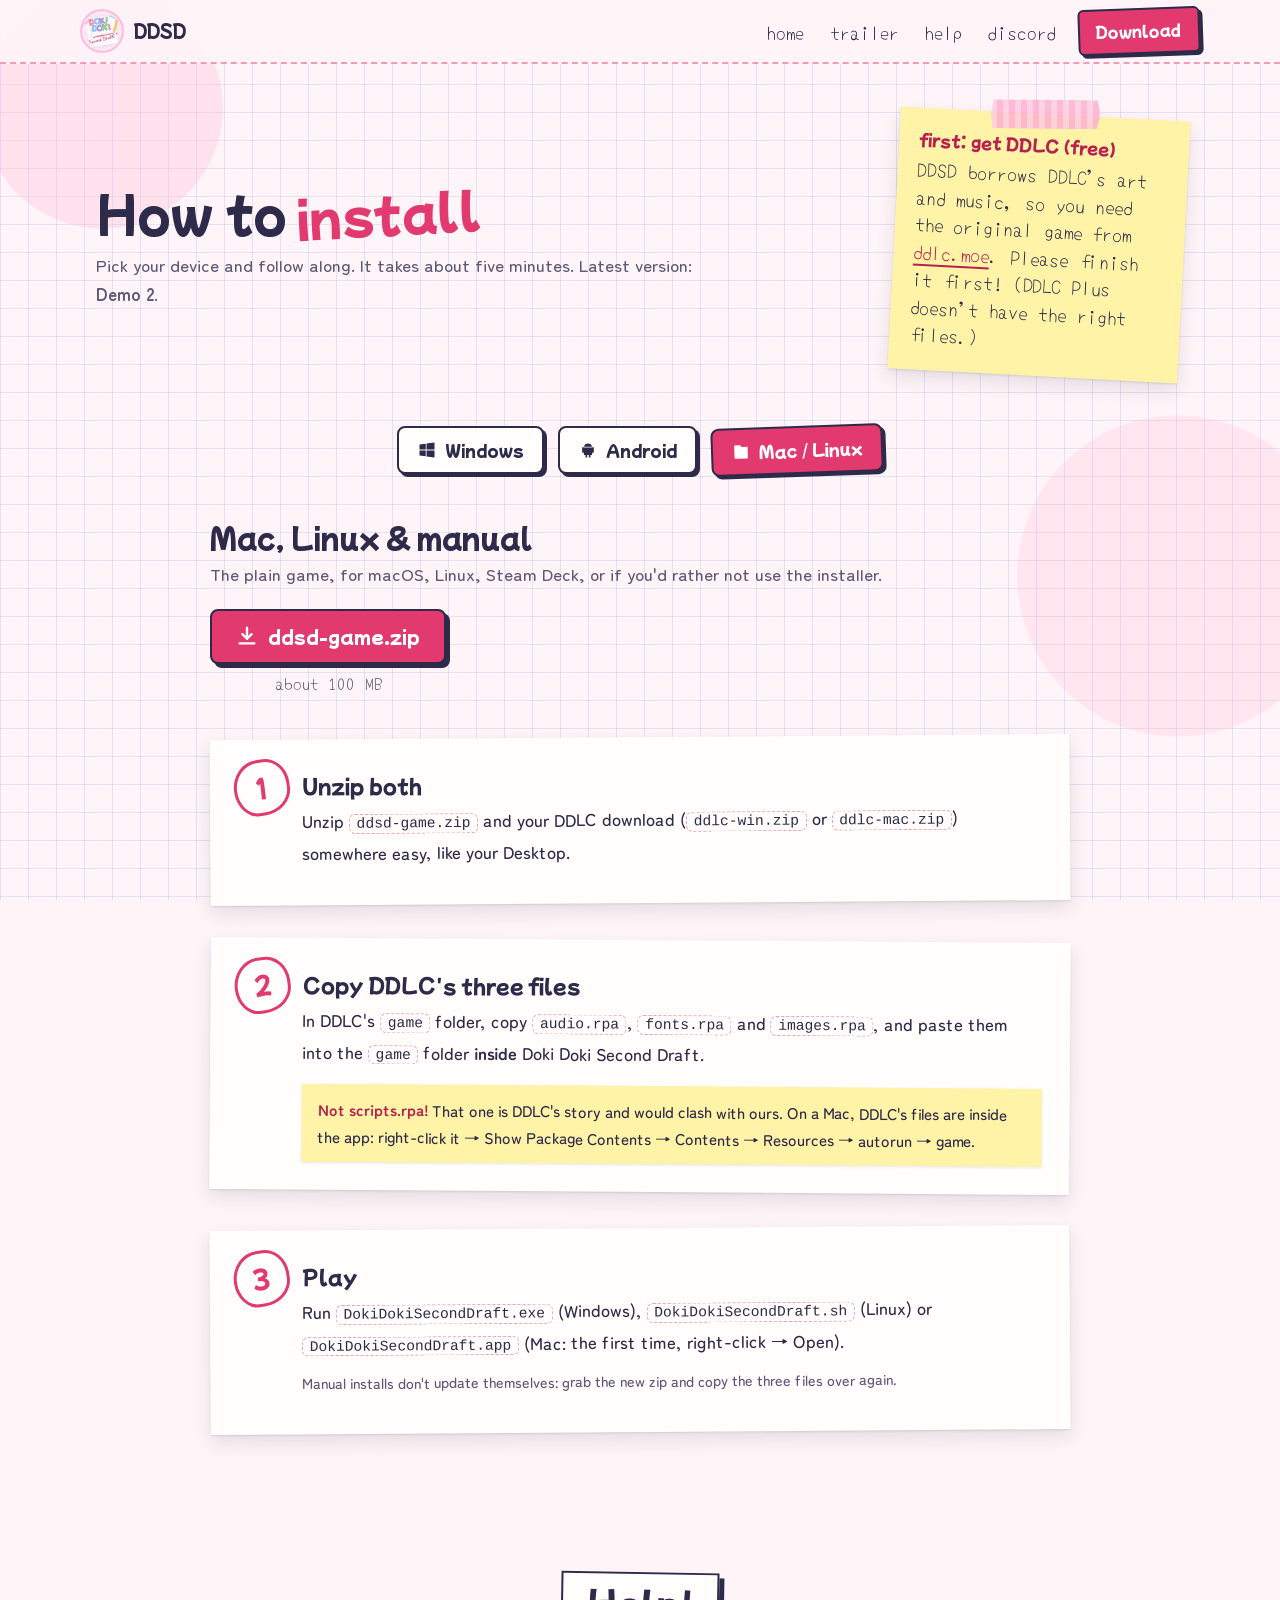
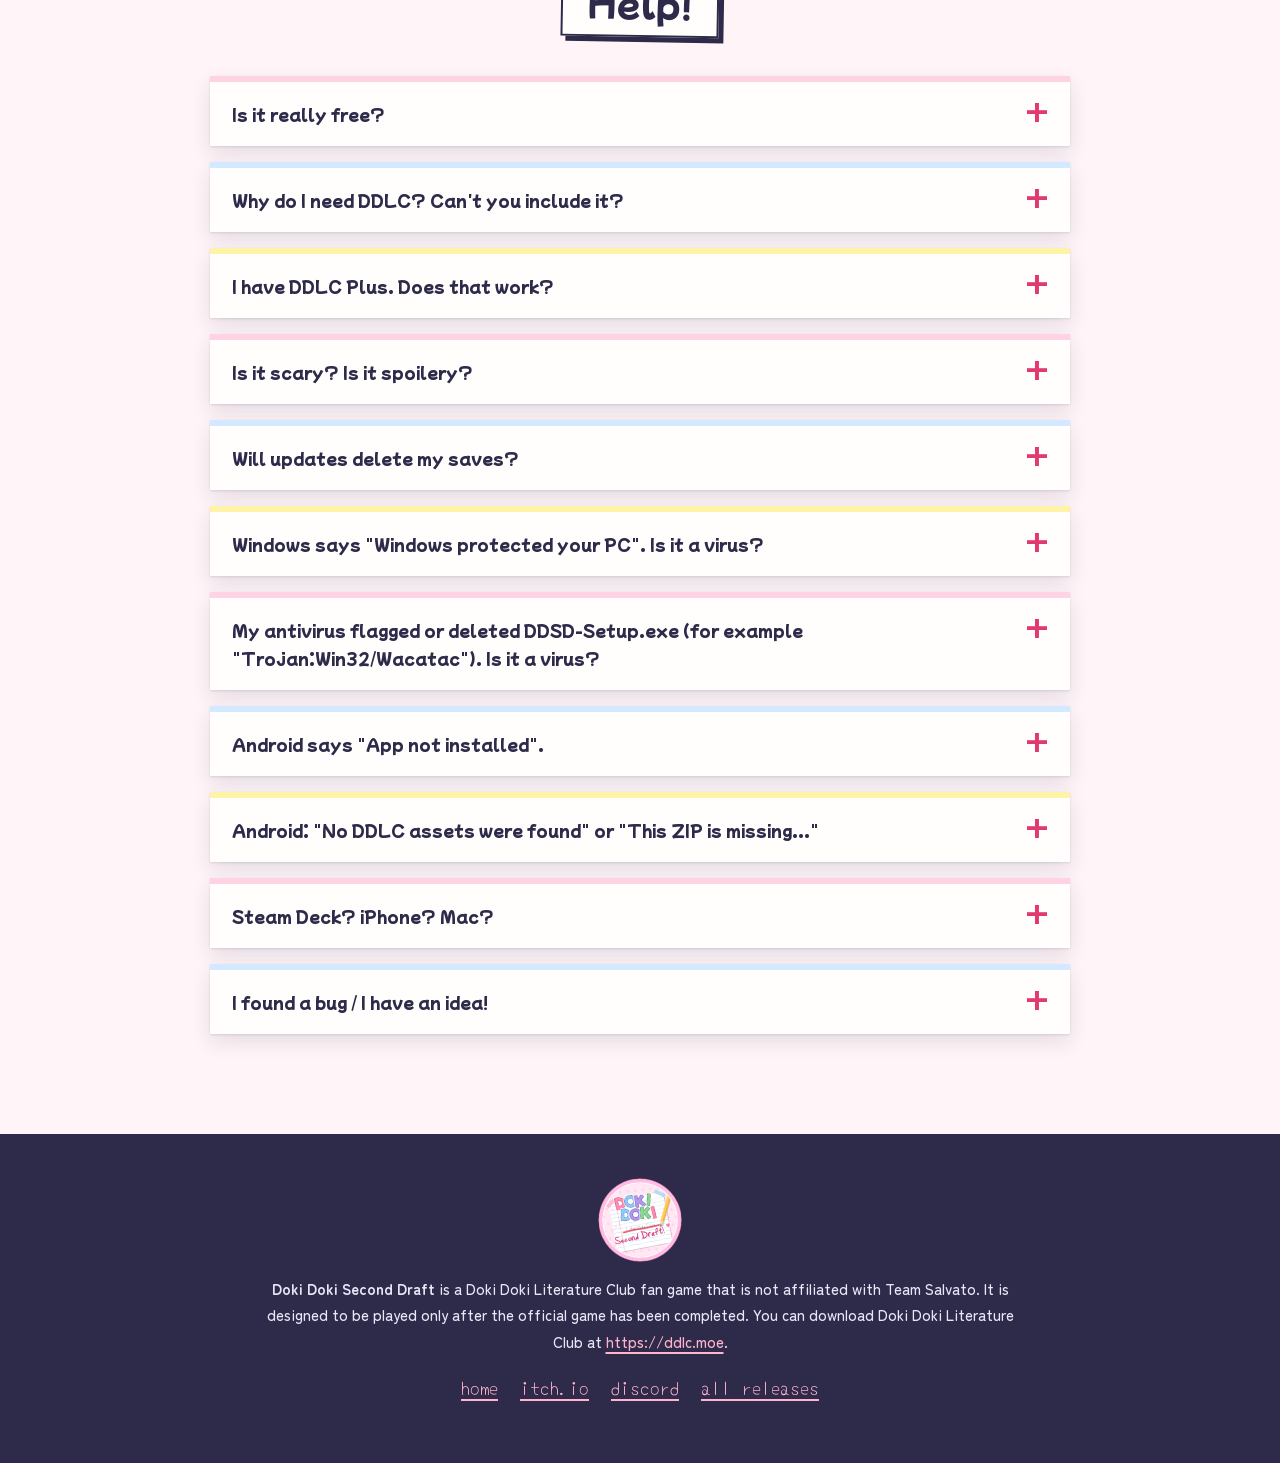
==== commit 4c9132ab: "Changelog: 0.6.0-demo2, antivirus FAQ Co-Authored-By: Claude Sonnet 5.5 <noreply@anthropic.com>" ====
--- a/install.html
+++ b/install.html
@@ -210,6 +210,13 @@
       <p>Never. On Windows saves live in <code>%APPDATA%\RenPy</code> (and the game folder). On Android they stay inside the app until you uninstall it.</p></details>
     <details><summary>Windows says "Windows protected your PC". Is it a virus?</summary>
       <p>No. Windows says that about any program without a paid code-signing certificate, which small fan projects usually don't have. Click <b>More info → Run anyway</b>.</p></details>
+    <details><summary>My antivirus flagged or deleted DDSD-Setup.exe (for example "Trojan:Win32/Wacatac"). Is it a virus?</summary>
+      <p>No. It is a false positive, and it is common for small, unsigned installers that download files and update themselves: the antivirus guesses from how the program behaves, not from anything it actually does. You have two safe options:</p>
+      <ul>
+        <li><b>Skip the installer.</b> Download the plain game zip (<code>ddsd-game.zip</code>) from <a href="https://github.com/Aoi-doki/ddsd-releases/releases/latest" target="_blank" rel="noopener">GitHub Releases</a> and follow the <b>Mac, Linux &amp; manual</b> steps below. Nothing in it is an installer, and it runs the same game.</li>
+        <li><b>Check the file, then allow it.</b> Each release lists a SHA-256 checksum for every file in <code>latest.json</code> on the same page. If yours matches, open Windows Security › Protection history, restore the file, and choose <b>Allow</b>.</li>
+      </ul>
+      <p>Flagged anyway? Tell us on <a href="https://discord.gg/FV4pHRJVMU" target="_blank" rel="noopener">Discord</a> and say which antivirus and which file. We send every flagged build to Microsoft for review.</p></details>
     <details><summary>Android says "App not installed".</summary>
       <ul>
         <li>Make sure the download finished (about 70 MB) and try again.</li>
--- a/style.css
+++ b/style.css
@@ -247,6 +247,37 @@
 .shot img { aspect-ratio: 16 / 9; object-fit: cover; width: 100%; }
 .shot figcaption { font-family: var(--hand); font-size: 17px; line-height: 1.4; color: var(--ink); padding: 10px 4px 0; }
 
+/* the pile becomes a strip you slide through (arrows, swipe, wheel or keys) */
+.slider { position: relative; }
+.photos.track { display: grid; grid-auto-flow: column; grid-auto-columns: calc((100% - 56px) / 3); grid-template-columns: none;
+                gap: 28px; overflow-x: auto; scroll-snap-type: x mandatory; scroll-behavior: smooth; padding: 26px 6px 30px;
+                scrollbar-width: none; }
+.photos.track::-webkit-scrollbar { display: none; }
+.photos.track .shot { scroll-snap-align: start; }
+.slide-btn { position: absolute; top: 42%; z-index: 4; width: 50px; height: 50px; border-radius: 50%; border: 2.5px solid var(--ink);
+             background: var(--white); color: var(--ink); font-size: 30px; line-height: 1; cursor: pointer; box-shadow: 3px 3px 0 var(--ink);
+             transition: transform .12s; }
+.slide-btn:hover { transform: translate(-1px, -1px) rotate(-6deg); }
+.slide-btn:disabled { opacity: .35; cursor: default; transform: none; }
+.slide-btn.prev { left: -22px; } .slide-btn.next { right: -22px; }
+.dots { display: flex; justify-content: center; gap: 10px; margin-top: 4px; }
+.dots button { width: 12px; height: 12px; border-radius: 50%; border: 2px solid var(--ink); background: var(--white); padding: 0; cursor: pointer; }
+.dots button[aria-current="true"] { background: var(--red); border-color: var(--red); transform: scale(1.2); }
+
+/* ------------------------------------------------------------------ changelog: one page per version */
+.changelog { max-width: 820px; margin: 0 auto; display: grid; gap: 30px; }
+.changelog details.paper { padding-bottom: 20px; }
+.changelog details:nth-child(odd) { --rot: -.5deg; } .changelog details:nth-child(even) { --rot: .5deg; }
+.changelog summary { cursor: pointer; list-style: none; display: flex; align-items: baseline; gap: 16px; line-height: 34px; }
+.changelog summary::-webkit-details-marker { display: none; }
+.changelog summary::after { content: "+"; margin-left: auto; font-family: var(--pop); color: var(--red); font-size: 24px; transition: transform .2s; }
+.changelog details[open] summary::after { transform: rotate(45deg); }
+.changelog .ver { font-family: var(--pop); font-size: 22px; }
+.changelog .when { font-family: var(--hand); font-size: 18px; color: var(--red-dark); }
+.changelog h3 { font-size: 17px; line-height: 34px; margin: 0; color: var(--red-dark); }
+.changelog ul { margin: 0; padding-left: 20px; }
+.changelog li { line-height: 34px; }
+
 /* ------------------------------------------------------------------ progress: the club's to-do list */
 .todo { max-width: 780px; margin: 0 auto; --rot: -.6deg; }
 .todo ol { list-style: none; margin: 0; padding: 0; }
@@ -358,6 +389,7 @@
 @media (max-width: 1000px) {
   .club { grid-template-columns: repeat(2, 1fr); }
   .photos { grid-template-columns: repeat(2, 1fr); }
+  .photos.track { grid-template-columns: none; grid-auto-columns: calc((100% - 28px) / 2); }
 }
 @media (max-width: 860px) {
   .nav-toggle { display: block; }
@@ -369,6 +401,7 @@
   .hero { grid-template-columns: 1fr; padding-top: 40px; gap: 46px; }
   .hero-photo { order: -1; margin: 10px 12px 0; }
   .sticky-new { top: -32px; right: -6px; width: 150px; font-size: 16px; }
+  .polaroid-big figcaption { font-size: 17px; white-space: nowrap; }
   .checklist-wrap, .notes-row { grid-template-columns: 1fr; }
   .get { grid-template-columns: 1fr; max-width: 420px; }
   .page-head { grid-template-columns: 1fr; }
@@ -378,6 +411,9 @@
   body { font-size: 16px; }
   .section { padding: 54px 14px; }
   .club, .photos { grid-template-columns: 1fr; }
+  .photos.track { grid-template-columns: none; grid-auto-columns: 86%; gap: 18px; }
+  .slide-btn { display: none; }
+  .changelog li { line-height: 1.6; margin-bottom: 8px; }
   .member .pic { aspect-ratio: 1 / .85; }
   .paper { padding: 28px 18px 22px 46px; background-image:
       linear-gradient(90deg, transparent 32px, var(--margin) 32px 34px, transparent 34px),
